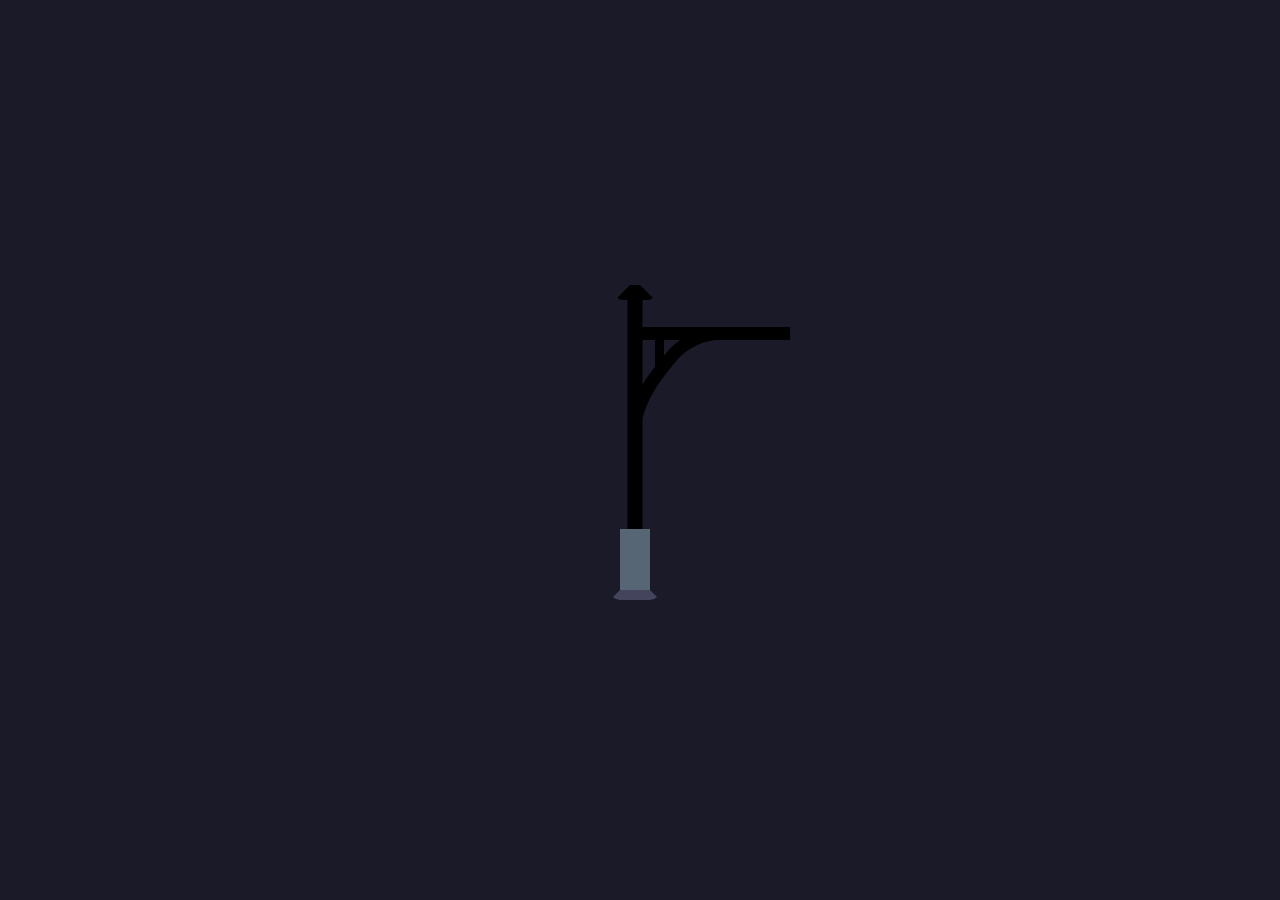
==== index2.html @ 329dada0 "at" ====
<!DOCTYPE html>
<html lang="pt-br">
<head>
    <meta charset="UTF-8">
    <meta name="viewport" content="width=device-width, initial-scale=1.0">
    <link rel="stylesheet" href="style2.css">
    <title>Poste</title>

</head>
<body>
<div class="corpo"></div>
<div class="movepescoço">
    <div class="pescoçoC"></div>
    <div class="pescoçoR"></div>
    <div class="ferromeio"></div>
</div>
<div class="cabeçaposte"></div>
<div class="cabeçaposte1"></div>
<div class="cabeçaposte2"></div>
<div class="pé"></div>
<div class="abaixodopé"></div>
<div class="acimadopé"></div>
<div class="acimadopé2"></div>
</body>
</html>
---- style2.css ----
@charset "UTF-8";

body,html{
    width: 99%;
    height: 99%;
    background-color: rgb(26, 26, 41);
    position: relative;
}
.cabeçaposte{
    top: 50%;
    left: 50%;
    transform: translate(20px,164px);
    z-index: 3;
    width: 10px;
    height: 0px;
    position: absolute;
    border-left: 15px solid transparent;
    border-right: 15px solid transparent;
    border-top: 15px solid rgb(0, 0, 0);

    rotate: 180deg;
    border-radius: 10px;

}

.corpo{
    background-color: rgb(0, 0, 0);
    width: 15px;
    height: 300px;
    position: absolute;

    z-index: 1;
   top: 50%;
   left: 50%;
   transform: translate(-50%,-50%);



   }
   .pescoçoC{

    background-color: transparent;
    width: 80px;
    height: 150px;
   rotate: 39deg;

    z-index: 1;
    border-radius: 50%;
    border-top-left-radius: 73px;
    border-top-right-radius: 15px;
    border: 13px solid rgb(0, 0, 0);
    border-top-color: transparent;
    border-bottom-color: transparent;
    border-right-color: transparent;
    top: 50%;
    left: 50%;
    transform: translate(-80px,-113px);
    position: absolute;
}
.pescoçoR{
    background-color: rgb(0, 0, 0);
    width: 150px;
    height: 13px;

    z-index: 1;
    position: absolute;
    top: 50%;
   left: 50%;
   transform: translate(5px,-122px);
}
.ferromeio{
    width: 9px;
    background-color: black;
    height: 42px;
    position: absolute;
    top: 50%;
   left: 50%;
   transform: translate(20px,-120px);
}
.pé{
    width: 30px;
    height: 70px;
    background-color: rgb(87, 102, 116);
    top: 50%;
    left: 50%;
    transform: translate(-15px,80px);
    z-index: 3;
    position: absolute;
}
.abaixodopé{
    width: 30px;
    height: 0px;
    border-right: 10px solid transparent;
    border-left: 10px solid transparent;
    border-top: 10px solid rgb(68, 68, 92);
    border-bottom: 10px solid transparent;

    rotate: 180deg;
    top: 50%;
    left: 50%;
    transform: translate(25px,-131px);
    border-radius:10px;
    position: absolute;
    z-index: 3;
}
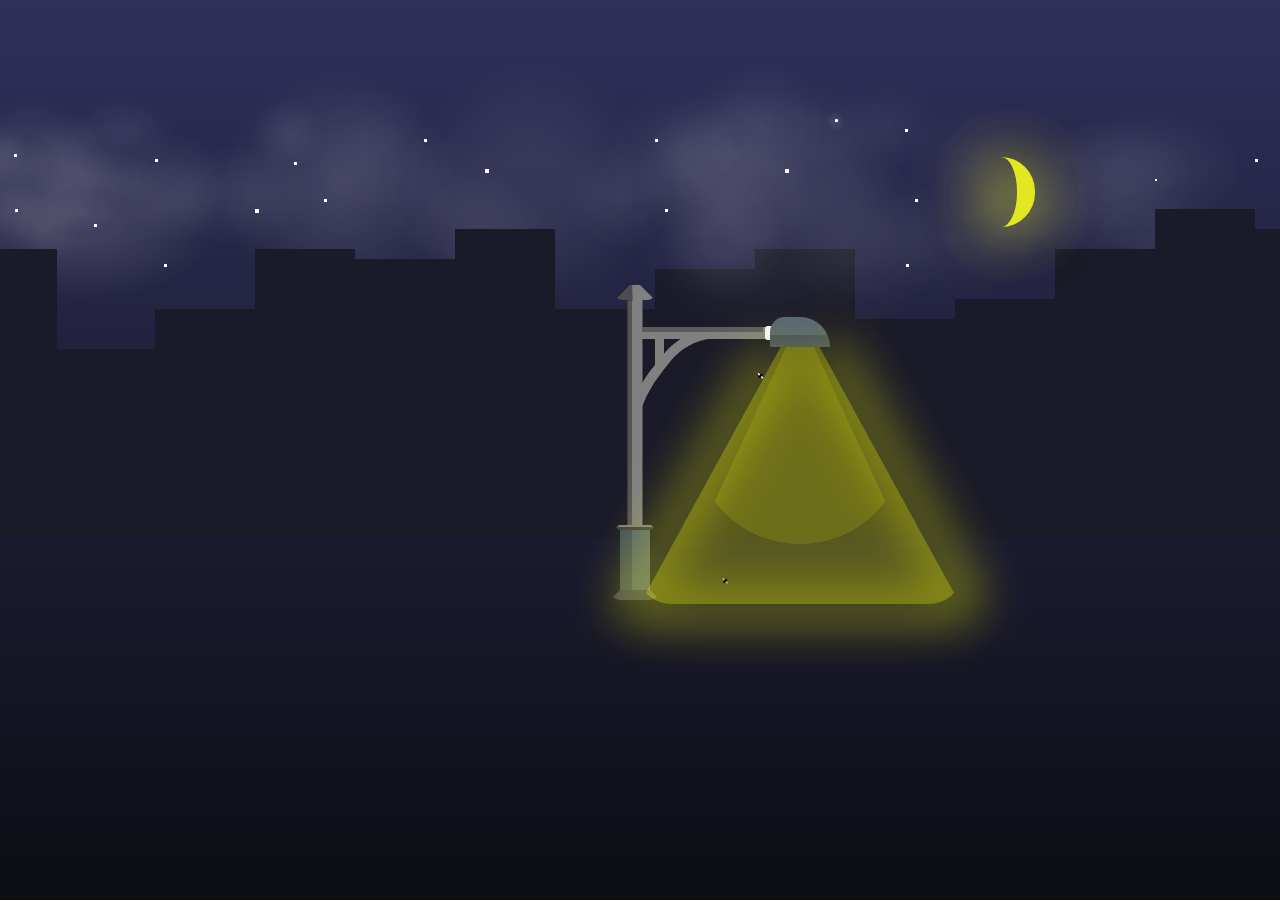
==== commit 9cf04025: "at" ====
--- a/index2.html
+++ b/index2.html
@@ -21,5 +21,70 @@
 <div class="abaixodopé"></div>
 <div class="acimadopé"></div>
 <div class="acimadopé2"></div>
+<div class="smoke"></div>
+<div class="anel"></div>
+<div class="lampada"></div>
+<div class="predios"></div>
+<div class="predios1"></div>
+<div class="predios2"></div>
+<div class="predios3"></div>
+<div class="predios4"></div>
+<div class="predios5"></div>
+<div class="predios6"></div>
+<div class="predios7"></div>
+<div class="predios8"></div>
+<div class="predios9"></div>
+<div class="predios10"></div>
+<div class="predios11"></div>
+<div class="predios12"></div>
+<div class="predios13"></div>
+<div class="lua"></div>
+
+<div class="estrelas1"></div>
+<div class="estrelas2"></div>
+<div class="estrelas3"></div>
+<div class="estrelas4"></div>
+<div class="estrelas5"></div>
+<div class="estrelas6"></div>
+<div class="estrelas7"></div>
+<div class="estrelas8"></div>
+<div class="estrelas9"></div>
+<div class="estrelas10"></div>
+<div class="estrelas11"></div>
+<div class="estrelas12"></div>
+<div class="estrelas13"></div>
+<div class="estrelas14"></div>
+<div class="estrelas15"></div>
+<div class="estrelas16"></div>
+<div class="estrelas17"></div>
+<div class="estrelas18"></div>
+<div class="meteoro01" onload="init()" id="meteoro01"></div>
+<div class="meteoro02" onload="init()" id="meteoro02"></div>
+<div class="nuvem"></div>
+<div class="luz"></div>
+<div class="luz2"></div>
+<div class="sombraluz"></div>
+<div class="sombraluzleft"></div>
+<div class="sombraluzright"></div>
+<div class="sombraposte1"></div>
+<div class="sombraposte2"></div>
+<div class="sombracabeça"></div>
+<div class="mosquito-container">
+    <div class="mosquito-asa"></div>
+    <div class="mosquito-corpo"></div>
+</div>
+<div class="mosquito-container2">
+    <div class="mosquito-asa2"></div>
+    <div class="mosquito-corpo2"></div>
+
+</div>
+<div class="mosquito-container3">
+    <div class="mosquito-asa3"></div>
+    <div class="mosquito-corpo3"></div>
+
+</div>
+
 </body>
+
+
 </html>
--- a/style2.css
+++ b/style2.css
@@ -1,105 +1,970 @@
 @charset "UTF-8";
 
 body,html{
-    width: 99%;
-    height: 99%;
-    background-color: rgb(26, 26, 41);
-    position: relative;
-}
+width: 99%;
+height: 99%;
+background-image: linear-gradient(180deg,#2f2f5a 1%, #0d0d14 99% );
+position: relative;
+background-attachment: fixed;
+
+}
+
 .cabeçaposte{
+top: 50%;
+left: 50%;
+transform: translate(20px,164px);
+z-index: 3;
+width: 10px;
+height: 0px;
+position: absolute;
+border-left: 15px solid transparent;
+border-right: 15px solid transparent;
+border-top: 15px solid gray;
+rotate: 180deg;
+border-radius: 10px;
+
+}.sombracabeça{
+  top: 50%;
+  left: 50%;
+  transform: translate(23.9px,164px);
+  z-index: 3;
+  width: 2px;
+  height: 0px;
+  position: absolute;
+  border-left:1px solid transparent;
+  border-right: 16px solid transparent;
+  border-top: 16px solid rgba(37, 34, 34, 0.548);
+  rotate: 181deg;
+  border-top-right-radius: 10px;
+
+
+  }
+  .mosquito-corpo{
+    position: absolute;
     top: 50%;
     left: 50%;
-    transform: translate(20px,164px);
-    z-index: 3;
-    width: 10px;
-    height: 0px;
-    position: absolute;
-    border-left: 15px solid transparent;
-    border-right: 15px solid transparent;
-    border-top: 15px solid rgb(0, 0, 0);
-
-    rotate: 180deg;
+    transform: translate(-50px,40px);
+    background-color: rgb(0, 0, 0);
+    z-index: 5;
+    width: 2px;
+    height: 5px;
+    border-radius: 1px;
+  }
+  .mosquito-asa{
+    position: absolute;
+    top: 50%;
+    left: 50%;
+    transform: translate(-52.5px,42px);
+    background-color: rgb(243, 243, 243);
+    z-index: 5;
+    width: 7px;
+    height: 0.5px;
     border-radius: 10px;
-
-}
+    animation: asas 0.1s  infinite ;
+
+
+  }
+  .mosquito-container{
+    position: absolute;
+    top: 50%;
+    left: 50%;
+    transform: translate(206px,-13px);
+    rotate: 45deg;
+    z-index: 5;
+    animation: mosquito 9s infinite alternate ease-in-out;
+  }
+  .mosquito-corpo2{
+    position: absolute;
+    top: 50%;
+    left: 50%;
+    transform: translate(-50px,40px);
+    background-color: rgb(0, 0, 0);
+    z-index: 5;
+    width: 2px;
+    height: 5px;
+    border-radius: 1px;
+  }
+  .mosquito-asa2{
+    position: absolute;
+    top: 50%;
+    left: 50%;
+    transform: translate(-52.5px,42px);
+    background-color: rgb(255, 255, 255);
+    z-index: 5;
+    width: 7px;
+    height: 0.5px;
+    border-radius: 10px;
+    animation: asas 0.1s  infinite ;
+
+
+  }
+  .mosquito-container2{
+    position: absolute;
+    top: 50%;
+    left: 50%;
+    transform: translate(86px,-183px);
+    rotate: 45deg;
+    z-index: 5;
+    animation: mosquito2 7s infinite alternate ease-in-out;
+  }
+  .mosquito-corpo3{
+    position: absolute;
+    top: 50%;
+    left: 50%;
+    transform: translate(-50px,40px);
+    background-color: rgb(5, 4, 4);
+    z-index: 5;
+    width: 2px;
+    height: 5px;
+    border-radius: 1px;
+  }
+  .mosquito-asa3{
+    position: absolute;
+    top: 50%;
+    left: 50%;
+    transform: translate(-52.5px,42px);
+    background-color: rgb(255, 255, 255);
+    z-index: 5;
+    width: 7px;
+    height: 0.5px;
+    border-radius: 10px;
+    animation: asas 0.1s  infinite ;
+
+
+  }
+  .mosquito-container3{
+    position: absolute;
+    top: 50%;
+    left: 50%;
+    transform: translate(86px,-183px);
+    rotate: 45deg;
+    z-index: 5;
+    animation: mosquito3 10s infinite alternate ease-in-out;
+  }
 
 .corpo{
-    background-color: rgb(0, 0, 0);
-    width: 15px;
-    height: 300px;
-    position: absolute;
-
-    z-index: 1;
-   top: 50%;
-   left: 50%;
-   transform: translate(-50%,-50%);
-
-
-
-   }
-   .pescoçoC{
-
-    background-color: transparent;
-    width: 80px;
-    height: 150px;
-   rotate: 39deg;
-
-    z-index: 1;
-    border-radius: 50%;
-    border-top-left-radius: 73px;
-    border-top-right-radius: 15px;
-    border: 13px solid rgb(0, 0, 0);
-    border-top-color: transparent;
-    border-bottom-color: transparent;
-    border-right-color: transparent;
+background-color: gray;
+width: 15px;
+height: 300px;
+position: absolute;
+
+z-index: 1;
+top: 50%;
+left: 50%;
+transform: translate(-50%,-50%);
+
+
+
+}
+.pescoçoC{
+
+background-color: transparent;
+width: 80px;
+height: 150px;
+rotate: 39deg;
+box-sizing: 0px 0px 3em 3em white
+;
+z-index: 1;
+border-radius: 50%;
+border-top-left-radius: 73px;
+border-top-right-radius: 15px;
+border: 10px solid gray;
+border-top-color: transparent;
+border-bottom-color: transparent;
+border-right-color: transparent;
+top: 50%;
+left: 50%;
+transform: translate(-80px,-113px);
+position: absolute;
+}
+.pescoçoR{
+background-color:gray;
+width: 130px;
+height: 12px;
+
+z-index: 1;
+position: absolute;
+top: 50%;
+left: 50%;
+transform: translate(5px,-122px);
+}
+.ferromeio{
+width: 9px;
+background-color: gray;
+height: 37px;
+position: absolute;
+top: 50%;
+left: 50%;
+transform: translate(20px,-120px);
+z-index: 4;
+}
+.pé{
+width: 30px;
+height: 70px;
+background-image: linear-gradient(-90deg, rgb(87, 102, 116) 60%, rgb(70, 82, 94) 60%);
+top: 50%;
+left: 50%;
+transform: translate(-15px,80px);
+z-index: 3;
+position: absolute;
+
+}
+
+
+
+.abaixodopé{
+width: 30px;
+height: 0px;
+border-right: 10px solid transparent;
+border-left: 10px solid transparent;
+border-top: 10px solid rgb(68, 68, 92);
+border-bottom: 10px solid transparent;
+
+rotate: 180deg;
+top: 50%;
+left: 50%;
+transform: translate(25px,-131px);
+border-radius:10px;
+position: absolute;
+z-index: 3;
+}
+
+.acimadopé{
+width: 32px;
+height: 0px;
+border-right: 5px solid transparent;
+border-left: 5px solid transparent;
+border-top: 5px solid gray;
+border-bottom: 10px solid transparent;
+
+rotate: 180deg;
+z-index: 3;
+top: 50%;
+left: 50%;
+transform: translate(21px,-66px);
+border-radius:10px;
+position: absolute;
+
+}
+.acimadopé::before{
+content: "";
+
+width: 34px;
+height: 0px;
+border-right: 3px solid transparent;
+border-left: 3px solid transparent;
+border-top: 3px solid rgba(37, 34, 34, 0.685);
+border-bottom: 3px solid transparent;
+position: absolute;
+rotate: 180deg;
+z-index: 3;
+top: -8px;
+left: -4px;
+border-radius:10px;
+}
+.anel{
+width: 10px;
+height: 14px;
+background-color: aliceblue;
+position: absolute;
+top: 50%;
+left: 50%;
+transform: translate(130px, -123px);
+z-index: 3;
+border-top-left-radius: 3px;
+border-bottom-left-radius: 3px;
+}
+.lampada{
+width: 60px;
+height: 30px;
+background-image: linear-gradient(180deg, rgb(87, 102, 116) 60%, rgb(70, 82, 94) 60%);
+position: absolute;
+top: 50%;
+left: 50%;
+transform: translate(135px, -132px);
+z-index: 4;
+border-top-left-radius: 15px;
+border-top-right-radius: 30px;
+
+}
+
+
+
+.luz{
+  position: absolute;
+  top: 50%;
+  left: 50%;
+  width: 30px;
+
+  transform: translate(-5px, 110px);
+  border-left: 145px solid transparent;
+  border-right: 145px solid transparent;
+  z-index: 3;
+  border-top: 265px solid rgba(249, 253, 2, 0.685);
+  rotate: 180deg;
+  opacity: 40%;
+  border-radius: 10%;
+  animation: lampada 4s  infinite ;
+
+
+}
+.sombraluz{
+  position: absolute;
+  top: 50%;
+  left: 50%;
+  width: 300px;
+  z-index: 5;
+  transform: translate(15px, 150px);
+ background-color: transparent;
+ border-bottom-left-radius: 50px;
+ border-bottom-right-radius:50px;
+ box-shadow: 0px 10px 50px 10px rgba(249, 253, 2, 0.685);
+ animation: lampada 4s  infinite ;
+
+}
+.sombraluzleft{
+  position: absolute;
+  top: 50%;
+  left: 50%;
+  width: 280px;
+  z-index: 5;
+  transform: translate(5px, 150px);
+ background-color: transparent;
+ border-bottom-left-radius: 50px;
+ border-bottom-right-radius:50px;
+ box-shadow: -70px -198px 50px 10px rgba(249, 253, 2, 0.685);
+ rotate: -60deg;
+ animation: lampada 4s  infinite ;
+
+}
+.sombraluzright{
+  position: absolute;
+  top: 50%;
+  left: 50%;
+  width: 280px;
+  z-index: 5;
+  transform: translate(5px, 150px);
+ background-color: transparent;
+ border-bottom-left-radius: 50px;
+ border-bottom-right-radius:50px;
+ box-shadow: 80px -245px 50px 10px rgba(249, 253, 2, 0.685);
+ rotate: 61deg;
+ animation: lampada 4s  infinite ;
+
+}
+
+
+
+.luz2{
+  position: absolute;
+  top: 50%;
+  left: 50%;
+  width: 20px;
+  transform: translate(-60px, 110px);
+  border-left: 95px solid transparent;
+  border-right: 95px solid transparent;
+  z-index: 3;
+  border-top: 205px solid rgba(249, 253, 2, 0.336);
+  rotate: 180deg;
+  opacity: 40%;
+  border-radius: 50%;
+  animation: lampada 4s  infinite ;
+}
+.predios{
+width: 100px;
+height: 190px;
+background-color: #1a1a29;
+margin: bottom;
+top: 50%;
+left: 50%;
+transform: translate(-580px,-100px);
+position: absolute;
+z-index: 3;
+}
+.predios1{
+width: 100px;
+height: 290px;
+background-color: #1a1a29;
+margin: bottom;
+top: 50%;
+left: 50%;
+transform: translate(-678px,-200px);
+position: absolute;
+z-index: 3;
+}
+.predios2{
+width: 100px;
+height: 230px;
+background-color: #1a1a29;
+margin: bottom;
+top: 50%;
+left: 50%;
+transform: translate(-480px,-140px);
+position: absolute;
+z-index: 3;
+}
+.predios3{
+width: 100px;
+height: 290px;
+background-color: #1a1a29;
+margin: bottom;
+top: 50%;
+left: 50%;
+transform: translate(-380px,-200px);
+position: absolute;
+z-index: 3;
+}
+.predios4{
+width: 100px;
+height: 280px;
+background-color: #1a1a29;
+margin: bottom;
+top: 50%;
+left: 50%;
+transform: translate(-280px,-190px);
+position: absolute;
+z-index: 3;
+}
+.predios5{
+width: 100px;
+height: 310px;
+background-color: #1a1a29;
+margin: bottom;
+top: 50%;
+left: 50%;
+transform: translate(-180px,-220px);
+position: absolute;
+z-index: 3;
+}
+.predios6{
+width: 100px;
+height: 230px;
+background-color: #1a1a29;
+margin: bottom;
+top: 50%;
+left: 50%;
+transform: translate(-80px,-140px);
+position: absolute;
+}
+.predios7{
+width: 100px;
+height: 270px;
+background-color: #1a1a29;
+margin: bottom;
+top: 50%;
+left: 50%;
+transform: translate(20px,-180px);
+position: absolute;
+}
+.predios8{
+width: 100px;
+height: 290px;
+background-color: #1a1a29;
+margin: bottom;
+top: 50%;
+left: 50%;
+transform: translate(120px,-200px);
+position: absolute;
+}
+.predios9{
+width: 100px;
+height: 220px;
+background-color: #1a1a29;
+margin: bottom;
+top: 50%;
+left: 50%;
+transform: translate(220px,-130px);
+position: absolute;
+}
+.predios10{
+width: 100px;
+height: 240px;
+background-color: #1a1a29;
+margin: bottom;
+top: 50%;
+left: 50%;
+transform: translate(320px,-150px);
+position: absolute;
+z-index: 3;
+}
+.predios11{
+width: 100px;
+height: 290px;
+background-color: #1a1a29;
+margin: bottom;
+top: 50%;
+left: 50%;
+transform: translate(420px,-200px);
+position: absolute;
+z-index: 3;
+}
+.predios12{
+width: 100px;
+height: 330px;
+background-color: #1a1a29;
+margin: bottom;
+top: 50%;
+left: 50%;
+transform: translate(520px,-240px);
+position: absolute;
+z-index: 3;
+}
+.predios13{
+width: 69px;
+height: 310px;
+background-color: #1a1a29;
+margin: bottom;
+top: 50%;
+left: 50%;
+transform: translate(620px,-220px);
+position: absolute;
+z-index: 3;
+
+}
+.lua{
+position: absolute;
+top: 50%;
+left: 50%;
+transform: translate(332px,-292px);
+width: 50px;
+height: 70px;
+background-color: transparent;
+border-top: none;
+border-right: 18px solid rgb(228, 231, 36);
+border-bottom: none;
+border-left: none;
+border-radius: 50px;
+z-index: 4;
+
+
+
+}
+.lua::before,
+.lua::after {
+  content: "";
+  position: absolute;
+  z-index: -1;
+  box-shadow: 0px 0px 4em 0.9em rgba(228, 231, 36, 0.705);
+  animation: piscalua 3s alternate infinite;
+  top: 33%;
+  left: 90%;
+  height: 30px;
+
+
+}
+
+.estrelas1{
+top: 50%;
+left: 50%;
+transform: translate(30px,-240px);
+position: absolute;
+background-color: white;
+width: 3px;
+height: 3px;
+animation: pisca 3s alternate infinite;
+}
+.estrelas2{
+top: 50%;
+left: 50%;
+transform: translate(150px,-280px);
+position: absolute;
+background-color: white;
+width: 4px;
+height: 4px;
+animation: pisca 2s alternate infinite;
+}
+.estrelas3{
+top: 50%;
+left: 50%;
+transform: translate(-150px,-280px);
+position: absolute;
+background-color: white;
+width: 4px;
+height: 4px;
+animation: pisca 1s alternate infinite;
+}
+.estrelas4{
+top: 50%;
+left: 50%;
+transform: translate(-380px,-240px);
+position: absolute;
+background-color: white;
+width: 4px;
+height: 4px;
+animation: pisca 2s alternate infinite;
+}
+.estrelas5{
+top: 50%;
+left: 50%;
+transform: translate(-480px,-290px);
+position: absolute;
+background-color: white;
+width: 3px;
+height: 3px;
+animation: pisca 4s alternate infinite;
+}
+.estrelas6{
+top: 50%;
+left: 50%;
+transform: translate(-620px,-240px);
+position: absolute;
+background-color: white;
+width: 3px;
+height: 3px;
+animation: pisca 2s alternate infinite;
+}
+.estrelas7{
+top: 50%;
+left: 50%;
+transform: translate(520px,-270px);
+position: absolute;
+background-color: white;
+width: 2px;
+height: 2px;
+animation: pisca 3s alternate infinite;
+}
+.estrelas8{
+top: 50%;
+left: 50%;
+transform: translate(620px,-290px);
+position: absolute;
+background-color: white;
+width: 3px;
+height: 3px;
+animation: pisca 2s alternate infinite;
+}
+.estrelas9{
+top: 50%;
+left: 50%;
+transform: translate(280px,-250px);
+position: absolute;
+background-color: white;
+width: 3px;
+height: 3px;
+animation: pisca 3s alternate infinite;
+}
+.estrelas10{
+top: 50%;
+left: 50%;
+transform: translate(270px,-320px);
+position: absolute;
+background-color: white;
+width: 3px;
+height: 3px;
+animation: pisca 5s alternate infinite;
+}
+.estrelas11{
+top: 50%;
+left: 50%;
+transform: translate(20px,-310px);
+position: absolute;
+background-color: white;
+width: 3px;
+height: 3px;
+animation: pisca 1s alternate infinite;
+}
+.estrelas12{
+top: 50%;
+left: 50%;
+transform: translate(-211px,-310px);
+position: absolute;
+background-color: white;
+width: 3px;
+height: 3px;
+animation: pisca 1s alternate infinite;
+}
+.estrelas13{
+top: 50%;
+left: 50%;
+transform: translate(-311px,-250px);
+position: absolute;
+background-color: white;
+width: 3px;
+height: 3px;
+animation: pisca 3s alternate infinite;
+}
+.estrelas14{
+top: 50%;
+left: 50%;
+transform: translate(-341px,-287px);
+position: absolute;
+background-color: white;
+width: 3px;
+height: 3px;
+animation: pisca 2s alternate infinite;
+}
+.estrelas15{
+top: 50%;
+left: 50%;
+transform: translate(-621px,-295px);
+position: absolute;
+background-color: white;
+width: 3px;
+height: 3px;
+animation: pisca 4s alternate infinite;
+}
+.estrelas16{
+top: 50%;
+left: 50%;
+transform: translate(-541px,-225px);
+position: absolute;
+background-color: white;
+width: 3px;
+height: 3px;
+animation: pisca 2s alternate infinite;
+}
+.estrelas17{
+top: 50%;
+left: 50%;
+transform: translate(-471px,-185px);
+position: absolute;
+background-color: white;
+width: 3px;
+height: 3px;
+animation: pisca 2s alternate infinite;
+}
+.estrelas18{
+top: 50%;
+left: 50%;
+transform: translate(271px,-185px);
+position: absolute;
+background-color: white;
+width: 3px;
+height: 3px;
+
+animation: pisca 2s alternate infinite;
+}
+.meteoro01{
+    width:3px;
+    height:3px;
+    top: 50%;
+    left:50%;
+    transform:translate(200px,-330px);
+    background-color:white;
+    position: absolute;
+    border-radius: 50px;
+    animation: caindo 5s ease-in-out infinite;
+    box-shadow: -1px 1px 10px white;
+}
+.meteoro02{
+    width:3px;
+    height:3px;
+    top: 50%;
+    left:50%;
+    transform:translate(200px,-330px);
+    background-color:white;
+    position: absolute;
+    border-radius: 50px;
+    animation: caindo2 4s ease-in-out infinite;
+    box-shadow: -1px 1px 10px white;
+    animation-delay: 3s;
+
+}
+.sombraposte1{
+  width: 5px;
+  height: 225px;
+  position: absolute;
+  top: 50%;
+  left: 50%;
+  transform: translate(-8px,-149px);
+  background-color:  rgba(37, 34, 34, 0.466);
+  z-index: 4;
+}
+.sombraposte2{
+  width: 5px;
+  height: 121px;
+  position: absolute;
+  top: 50%;
+  left: 50%;
+  transform: translate(-180px,-65px);
+  background-color:  rgba(37, 34, 34, 0.39);
+  z-index: 4;
+  rotate: 90deg;
+}
+.sombraposte2{
+  width: 5px;
+  height: 121px;
+  position: absolute;
+  top: 50%;
+  left: 50%;
+  transform: translate(-180px,-65px);
+  background-color:  rgba(37, 34, 34, 0.39);
+  z-index: 4;
+  rotate: 90deg;
+}
+@keyframes mosquito {
+  0%{
+    transform: translate(116px,-213px);
+
+  }
+  50%{
+    transform: translate(156px, -275px);
+
+  }
+  60%{
+    transform: translate(166px, -249px);
+
+  }
+  100%{
+    transform: translate(96px, -209px);
+  }
+
+}
+@keyframes mosquito2 {
+  0%{
+    transform: translate(86px,-183px);
+
+  }
+  50%{
+    transform: translate(156px, -230px);
+
+  }
+  100%{
+    transform: translate(96px, -119px);
+  }
+
+
+
+}
+@keyframes mosquito3 {
+  0%{
+    transform: translate(80px,-193px);
+
+  }
+  50%{
+    transform: translate(186px, -173px);
+
+  }
+  100%{
+    transform: translate(146px, -149px);
+  }
+
+
+
+}
+
+
+@keyframes asas {
+  0%{
+    rotate: 1deg;
+  } 10%{
+    rotate: -1deg;
+  } 20%{
+    rotate: 1deg;
+  }
+  30%{
+    rotate: -1deg;
+  }
+  40%{
+    rotate: 1deg;
+  }
+  50%{
+    rotate: -1deg;
+  }
+  60%{
+    rotate: 1deg;
+  }
+  70%{
+    rotate: -1deg;
+  }
+  80%{
+    rotate: 1deg;
+  }
+  90%{
+    rotate: -1deg;
+  }
+  100%{
+
+      rotate: 1deg;
+
+  }
+
+}
+@keyframes pisca{
+0%{
+    box-shadow: 2px 1px 10px rgb(255, 255, 255);
+    opacity: 70%;
+}
+
+}
+@keyframes piscalua{
+  0%{
+    box-shadow: 0px 0px 4em 0.9em rgba(228, 231, 36, 0.705);
+
+  }
+  100%{
+    box-shadow: 0px 0px 5em 1em rgba(228, 231, 36, 0.705);
+
+  }
+
+  }
+  @keyframes lampada {
+    0%{
+      opacity: 50%;
+    }
+    10%{
+      opacity: 0%;
+    }
+
+    20%{
+      opacity: 50%;
+    }
+    30%{
+      opacity: 0%;
+    }
+
+    50%{
+      opacity: 50%;
+    }
+    60%{
+      opacity: 50%;
+    }
+
+
+    100%{
+      opacity: 0%;
+    }
+
+  }
+
+@keyframes caindo {
+    0% {
+      transform: translateX(300px) translateY(-340px);
+      animation-delay: 9s;
+    }
+    50%{
+
+        transform: translateX(-210px) translateY(-130px);
+
+
+    }
+    100% {
+      transform: translateX(-210px) translateY(-130px);
+
+    }
+
+  }
+  @keyframes caindo2 {
+    0% {
+      transform: translateX(-300px) translateY(-340px);
+    }
+    50% {
+      transform: translateX(-710px) translateY(-250px);
+    }
+    80% {
+      transform: translateX(-710px) translateY(-250px);
+    }
+    100% {
+
+      transform: translateX(-710px) translateY(-250px);
+    }
+
+  }
+  .nuvem{
+    position: absolute;
     top: 50%;
     left: 50%;
-    transform: translate(-80px,-113px);
-    position: absolute;
-}
-.pescoçoR{
-    background-color: rgb(0, 0, 0);
-    width: 150px;
-    height: 13px;
-
-    z-index: 1;
-    position: absolute;
-    top: 50%;
-   left: 50%;
-   transform: translate(5px,-122px);
-}
-.ferromeio{
-    width: 9px;
-    background-color: black;
-    height: 42px;
-    position: absolute;
-    top: 50%;
-   left: 50%;
-   transform: translate(20px,-120px);
-}
-.pé{
-    width: 30px;
-    height: 70px;
-    background-color: rgb(87, 102, 116);
-    top: 50%;
-    left: 50%;
-    transform: translate(-15px,80px);
-    z-index: 3;
-    position: absolute;
-}
-.abaixodopé{
-    width: 30px;
-    height: 0px;
-    border-right: 10px solid transparent;
-    border-left: 10px solid transparent;
-    border-top: 10px solid rgb(68, 68, 92);
-    border-bottom: 10px solid transparent;
-
-    rotate: 180deg;
-    top: 50%;
-    left: 50%;
-    transform: translate(25px,-131px);
-    border-radius:10px;
-    position: absolute;
-    z-index: 3;
-}
+    transform: translate(-680px,-430px);
+    width: 100vw;
+    height: 100%;
+    background: radial-gradient(ellipse at 10% 23%, rgba(255, 255, 255, 0.116) 4vmin, #fff0 15vmin),radial-gradient(ellipse at 0% 15%, #fff1 4vmin, #fff0 8vmin), radial-gradient(circle at 6% 17%, #fff1 4vmin, #fff0 8vmin), radial-gradient(ellipse at 4% 16%, #fff1 1vmin, #fff0 5vmin), radial-gradient(circle at 9% 16%, #fff1 1vmin, #fff0 5vmin), radial-gradient(ellipse at 12% 18%, #fff1 1vmin, #fff0 5vmin), radial-gradient(circle at 17% 19%, #fff1 2vmin, #fff0 6vmin), radial-gradient(ellipse at 13% 13%, #fff1 1vmin, #fff0 6vmin), radial-gradient(ellipse at 22% 20%, #fff1 2vmin, #fff0 8vmin), radial-gradient(circle at 4% 22%, #fff1 0vmin, #fff0 4vmin), radial-gradient(circle at 7% 24%, #fff1 0vmin, #fff0 4vmin), radial-gradient(ellipse at 10% 22%, #fff1 0vmin, #fff0 4vmin), radial-gradient(circle at 30% 19%, #fff2 0vmin, #fff0 13vmin), radial-gradient(circle at 26% 13%, #fff1 0vmin, #fff0 4vmin), radial-gradient(circle at 33% 15%, #fff1 -3vmin, #fff0 7vmin), radial-gradient(circle at 45% 19%, #fff1 4vmin, #fff0 14vmin), radial-gradient(circle at 38% 20%, #fff1 -3vmin, #fff0 7vmin), radial-gradient(circle at 52% 20%, #fff1 0vmin, #fff0 6vmin), radial-gradient(circle at 56% 15%, #fff1 0vmin, #fff0 7vmin), radial-gradient(circle at 58% 18%, #fff1 0vmin, #fff0 7vmin), radial-gradient(circle at 41% 26%, #fff1 2vmin, #fff0 8vmin), radial-gradient(circle at 60% 15%, #fff1 0vmin, #fff0 7vmin), radial-gradient(circle at 63% 12%, #fff1 0vmin, #fff0 7vmin), radial-gradient(circle at 63% 21%, #fff1 4vmin, #fff0 15vmin), radial-gradient(circle at 60% 25%, #fff1 2vmin, #fff0 7vmin), radial-gradient(ellipse at 63% 20%, #fff1 0vmin, #fff0 7vmin), radial-gradient(circle at 71% 25%, #fff1 2vmin, #fff0 9vmin), radial-gradient(ellipse at 84% 22%, #fff1 -1vmin, #fff0 8vmin), radial-gradient(ellipse at 78% 25%, #fff1 -1vmin, #fff0 10vmin), radial-gradient(ellipse at 90% 18%, #fff1 -1vmin, #fff0 10vmin), radial-gradient(ellipse at 93% 17%, #fff1 2vmin, #fff0 11vmin), radial-gradient(circle at 79% 17%, #fff1 -3vmin, #fff0 7vmin), radial-gradient(ellipse at 73% 12%, #fff1 -3vmin, #fff0 6vmin), radial-gradient(ellipse at 68% 15%, #fff1 -2vmin, #fff0 9vmin), radial-gradient(ellipse at 95% 25%, #fff1 -2vmin, #fff0 9vmin), radial-gradient(ellipse at 98% 26%, #fff1 -2vmin, #fff0 9vmin), radial-gradient(ellipse at 90% 23%, #fff1 -2vmin, #fff0 9vmin);}
